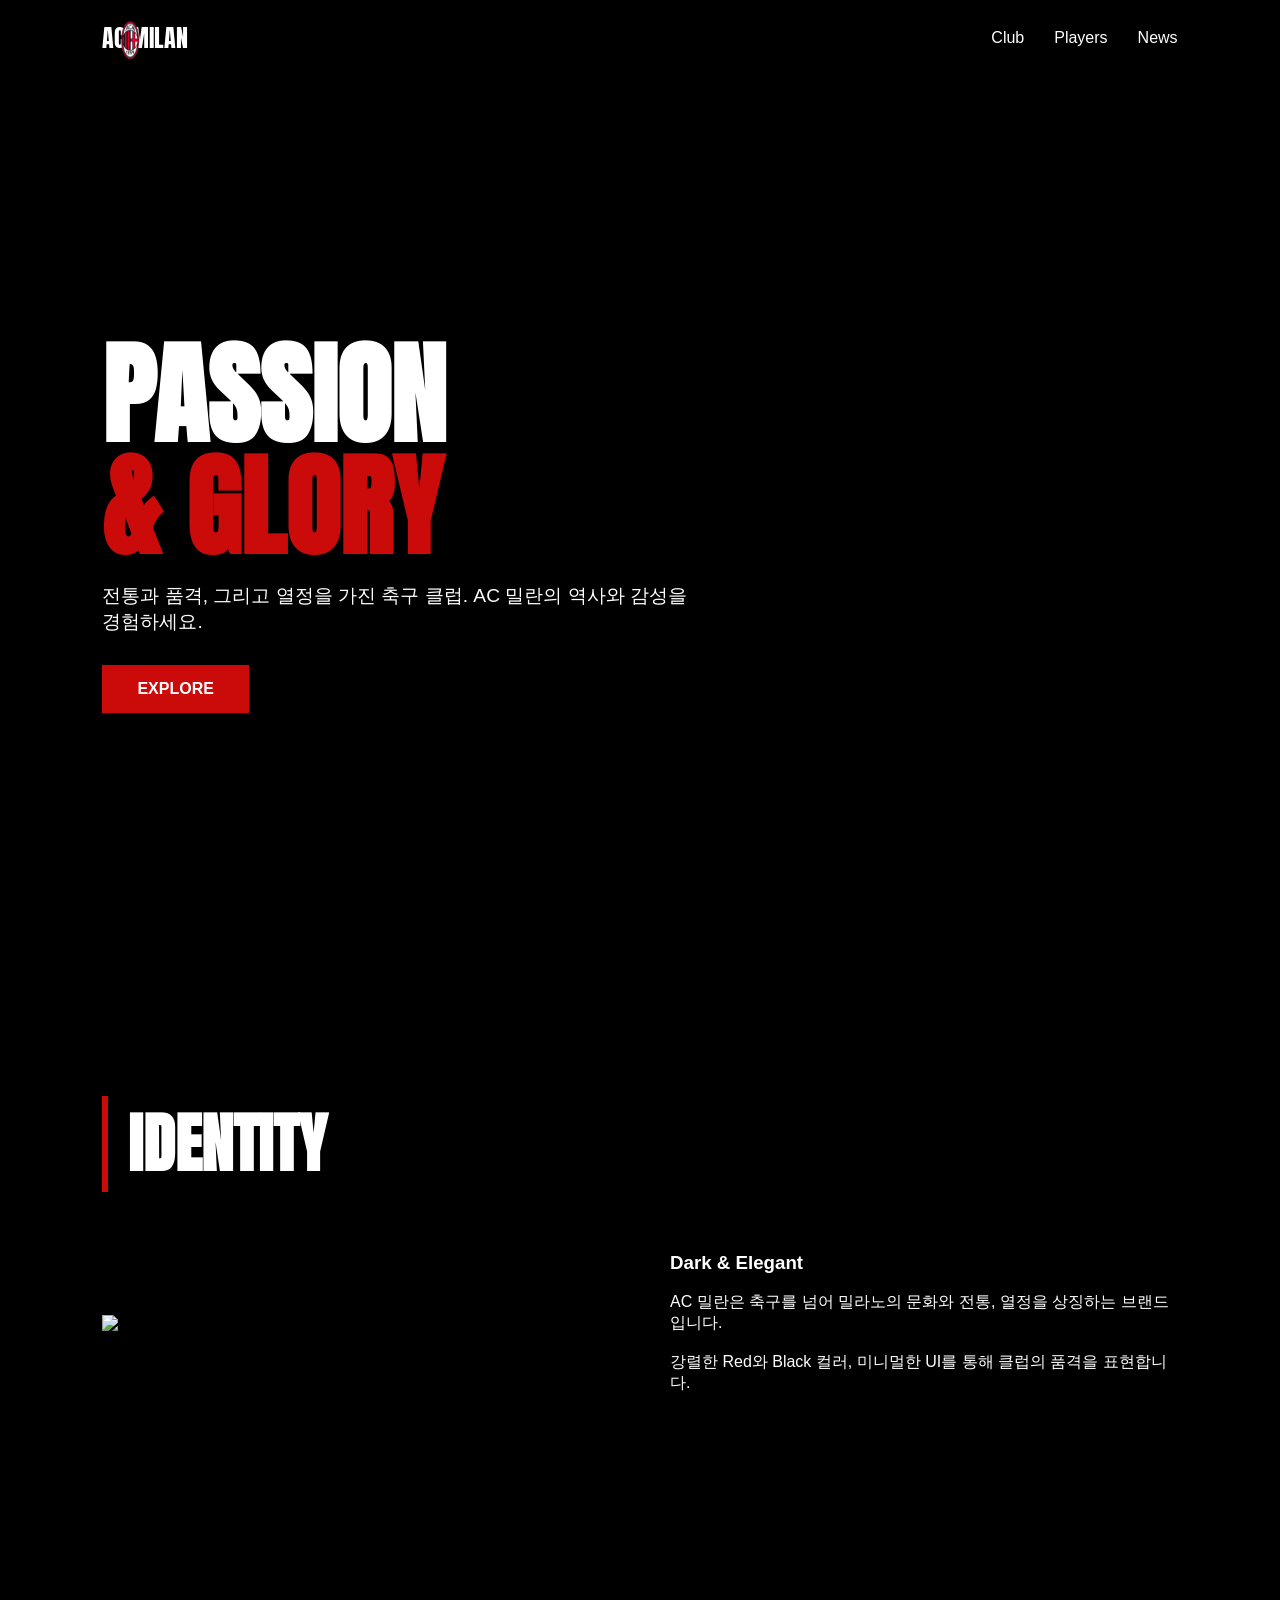
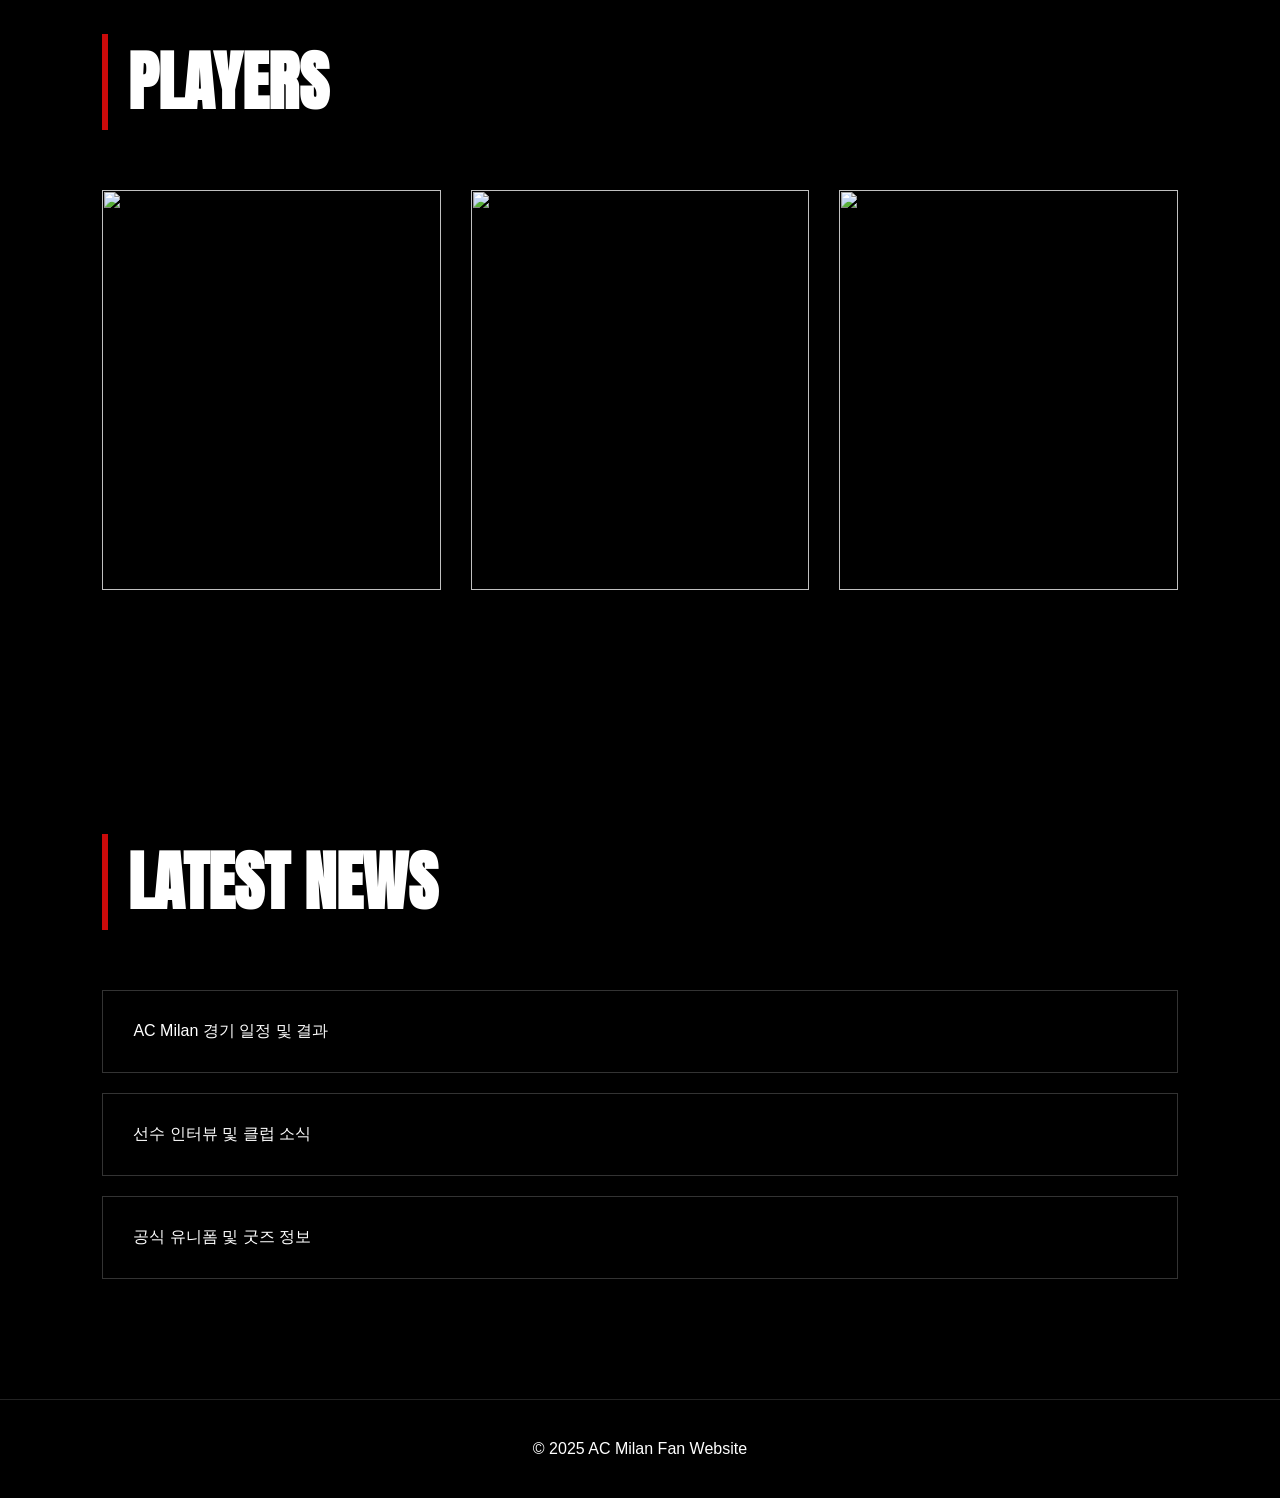
==== index.html @ 4d46d5e0 "파일명 수정(main -> index)" ====
<!DOCTYPE html>
<html lang="ko">
<head>
<meta charset="UTF-8">
<meta name="viewport" content="width=device-width, initial-scale=1.0">
<title>AC Milan</title>

<link href="https://fonts.googleapis.com/css2?family=Anton&family=Pretendard:wght@300;400;500;600;700&display=swap" rel="stylesheet">

<style>
*{
    margin:0;
    padding:0;
    box-sizing:border-box;
}

body{
    background:#000;
    color:#fff;
    font-family:'Pretendard', sans-serif;
}

:root{
    --red:#CB0A0A;
    --black:#000000;
    --white:#ffffff;
}

header{
    position:fixed;
    position:relative;
    top: 0;
    width:100%;
    padding:20px 8%;
    display:flex;
    justify-content:space-between;
    align-items:center;
    background:rgba(0,0,0,.6);
    backdrop-filter:blur(10px);
    z-index:1000;
}


/* 
.logo{
    left:180px;
    position:absolute;
    font-family:'Anton', sans-serif;
    color:var(--red);
    font-size:2rem;
    letter-spacing:2px;
} */
.logo { 
    position: relative;
    font-family: 'Anton', sans-serif;
    font-size: 1.5rem;
}
.logoimage{
    position:absolute;
    top:5px;
    left:95px;
    border-radius:50%;
}

nav ul{
    display:flex;
    gap:30px;
    list-style:none;
}

nav a{
    text-decoration:none;
    color:white;
    transition:.3s;
}

nav a:hover{
    color:var(--red);
}

.hero{
    height:100vh;
    background:
    linear-gradient(rgba(0,0,0,.5), rgba(0,0,0,.7)),
    url("https://images.unsplash.com/photo-1574629810360-7efbbe195018?w=1600");
    background-size:cover;
    background-position:center;
    display:flex;
    align-items:center;
    padding:0 8%;
}

.hero-content h1{
    font-family:'Anton', sans-serif;
    font-size:7rem;
    line-height:1;
    color:white;
}

.hero-content span{
    color:var(--red);
}

.hero-content p{
    margin-top:20px;
    font-size:1.2rem;
    max-width:600px;
}

.btn{
    display:inline-block;
    margin-top:30px;
    padding:15px 35px;
    background:var(--red);
    color:white;
    text-decoration:none;
    font-weight:600;
}

.section{
    padding:120px 8%;
}

.section-title{
    font-family:'Anton', sans-serif;
    font-size:4rem;
    margin-bottom:60px;
    border-left:6px solid var(--red);
    padding-left:20px;
}

.about{
    display:grid;
    grid-template-columns:1fr 1fr;
    gap:60px;
    align-items:center;
}

.about img{
    width:100%;
}

.players{
    display:grid;
    grid-template-columns:repeat(auto-fit,minmax(250px,1fr));
    gap:30px;
}

.card{
    position:relative;
    overflow:hidden;
    cursor:pointer;
}

.card img{
    width:100%;
    height:400px;
    object-fit:cover;
    transition:.5s;
}

.card:hover img{
    transform:scale(1.1);
}

.overlay{
    position:absolute;
    inset:0;
    background:rgba(203,10,10,.9);
    display:flex;
    flex-direction:column;
    justify-content:center;
    align-items:center;
    opacity:0;
    transition:.4s;
}

.card:hover .overlay{
    opacity:1;
}

.overlay h3{
    font-size:2rem;
    margin-bottom:10px;
}

.news{
    display:grid;
    gap:20px;
}

.news-item{
    border:1px solid #333;
    padding:30px;
    transition:.3s;
}

.news-item:hover{
    border-color:var(--red);
}

footer{
    text-align:center;
    padding:40px;
    border-top:1px solid #222;
}

@media(max-width:768px){

.hero-content h1{
    font-size:4rem;
}

.about{
    grid-template-columns:1fr;
}

.section-title{
    font-size:2.5rem;
}

}
</style>
</head>

<body>

<header>
    <div class="logo">AC MILAN</div> <img class=logoimage src="logo22.webp" width="70px" height="70px">
    
    <nav>
        <ul>
            <li class="active"><a href="#about">Club</a></li>
            <li class="active"><a href="#players">Players</a></li>
            <li class="active"><a href="#news">News</a></li>
        </ul>
    </nav>
</header>

<section class="hero">
    <div class="hero-content">
        <h1>PASSION<br><span>& GLORY</span></h1>

        <p>
            전통과 품격, 그리고 열정을 가진 축구 클럽.
            AC 밀란의 역사와 감성을 경험하세요.
        </p>

        <a href="#about" class="btn">EXPLORE</a>
    </div>
</section>

<section class="section" id="about">

    <h2 class="section-title">IDENTITY</h2>

    <div class="about">
        <img src="https://upload.wikimedia.org/wikipedia/commons/d/d0/Logo_of_AC_Milan.svg">

        <div>
            <h3>Dark & Elegant</h3>
            <br>
            <p>
                AC 밀란은 축구를 넘어 밀라노의 문화와 전통,
                열정을 상징하는 브랜드입니다.
            </p>

            <br>

            <p>
                강렬한 Red와 Black 컬러,
                미니멀한 UI를 통해 클럽의 품격을 표현합니다.
            </p>
        </div>
    </div>

</section>

<section class="section" id="players">

    <h2 class="section-title">PLAYERS</h2>

    <div class="players">

        <div class="card">
            <img src="https://picsum.photos/500/700?1">
            <div class="overlay">
                <h3>PLAYER</h3>
                <p>Forward</p>
            </div>
        </div>

        <div class="card">
            <img src="https://picsum.photos/500/700?2">
            <div class="overlay">
                <h3>PLAYER</h3>
                <p>Midfielder</p>
            </div>
        </div>

        <div class="card">
            <img src="https://picsum.photos/500/700?3">
            <div class="overlay">
                <h3>PLAYER</h3>
                <p>Defender</p>
            </div>
        </div>

    </div>

</section>

<section class="section" id="news">

    <h2 class="section-title">LATEST NEWS</h2>

    <div class="news">

        <div class="news-item">
            AC Milan 경기 일정 및 결과
        </div>

        <div class="news-item">
            선수 인터뷰 및 클럽 소식
        </div>

        <div class="news-item">
            공식 유니폼 및 굿즈 정보
        </div>

    </div>

</section>

<footer>
    © 2025 AC Milan Fan Website
</footer>

</body>
</html>
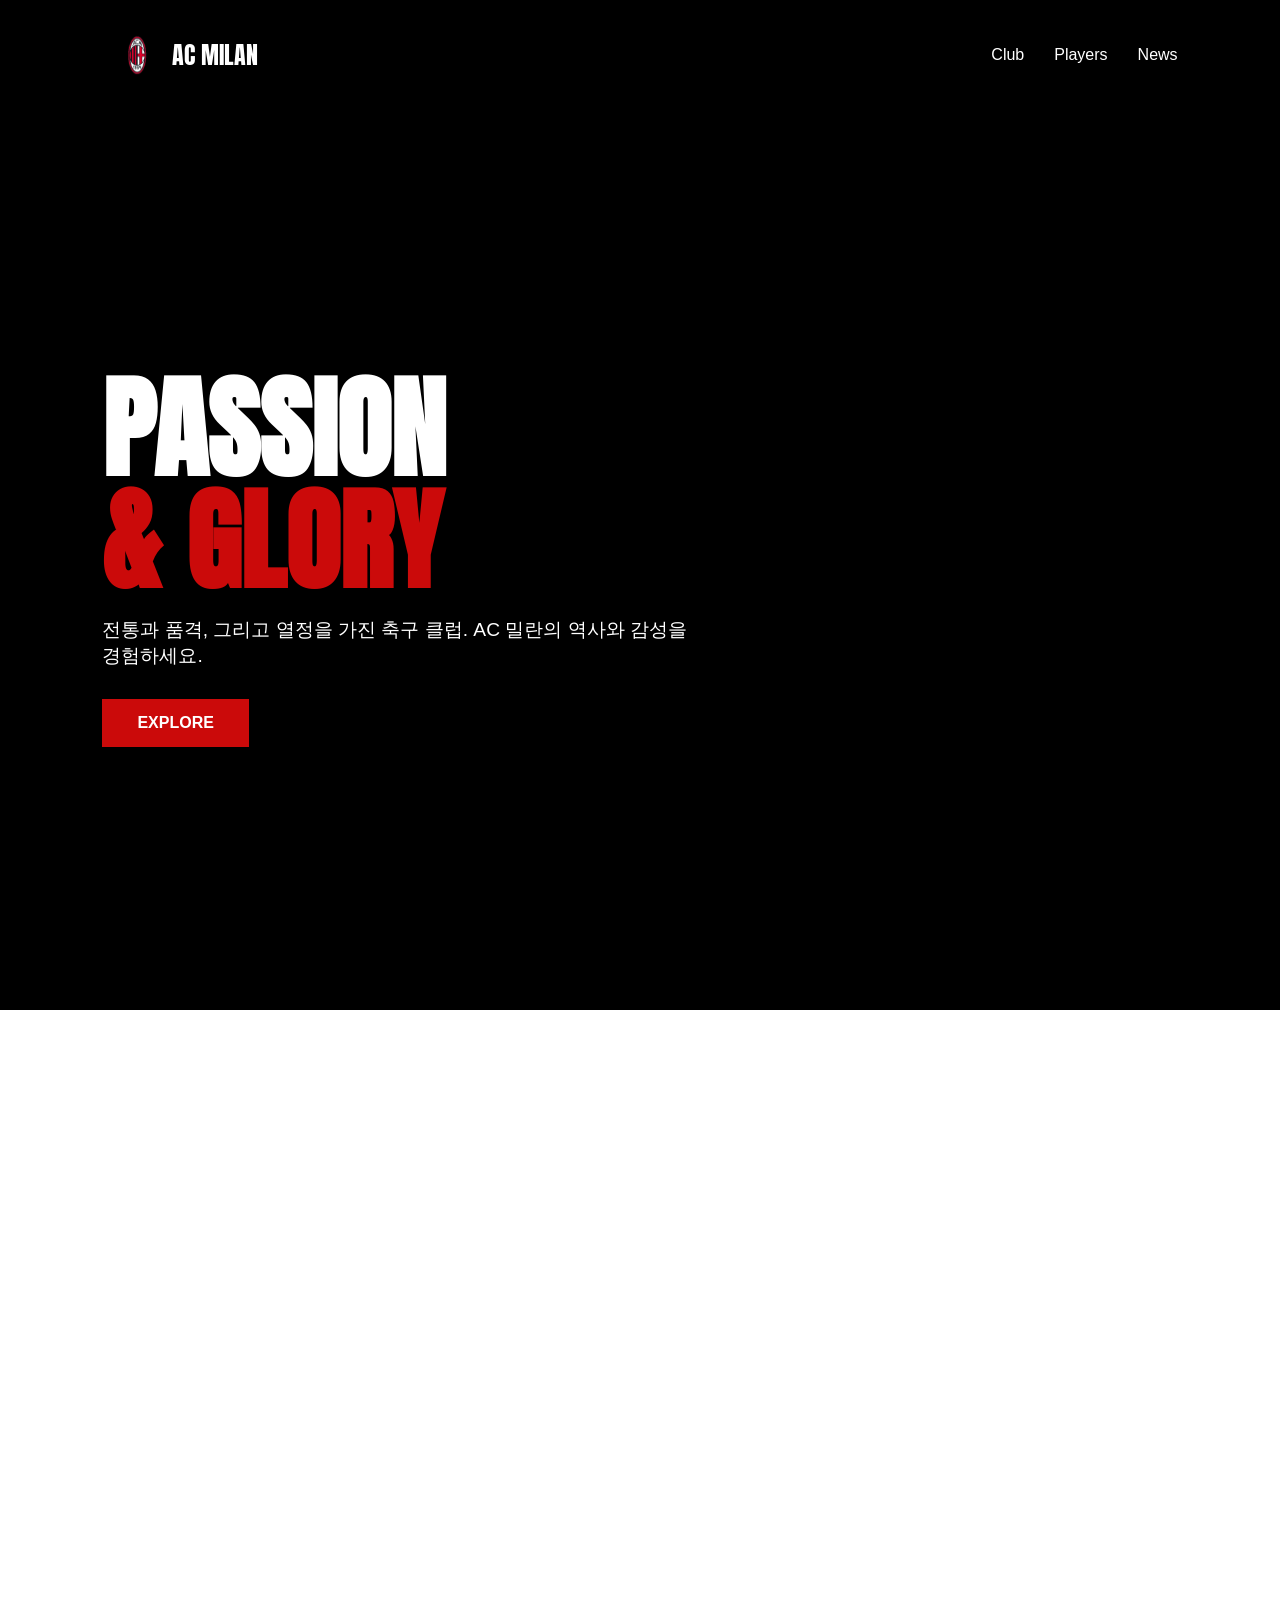
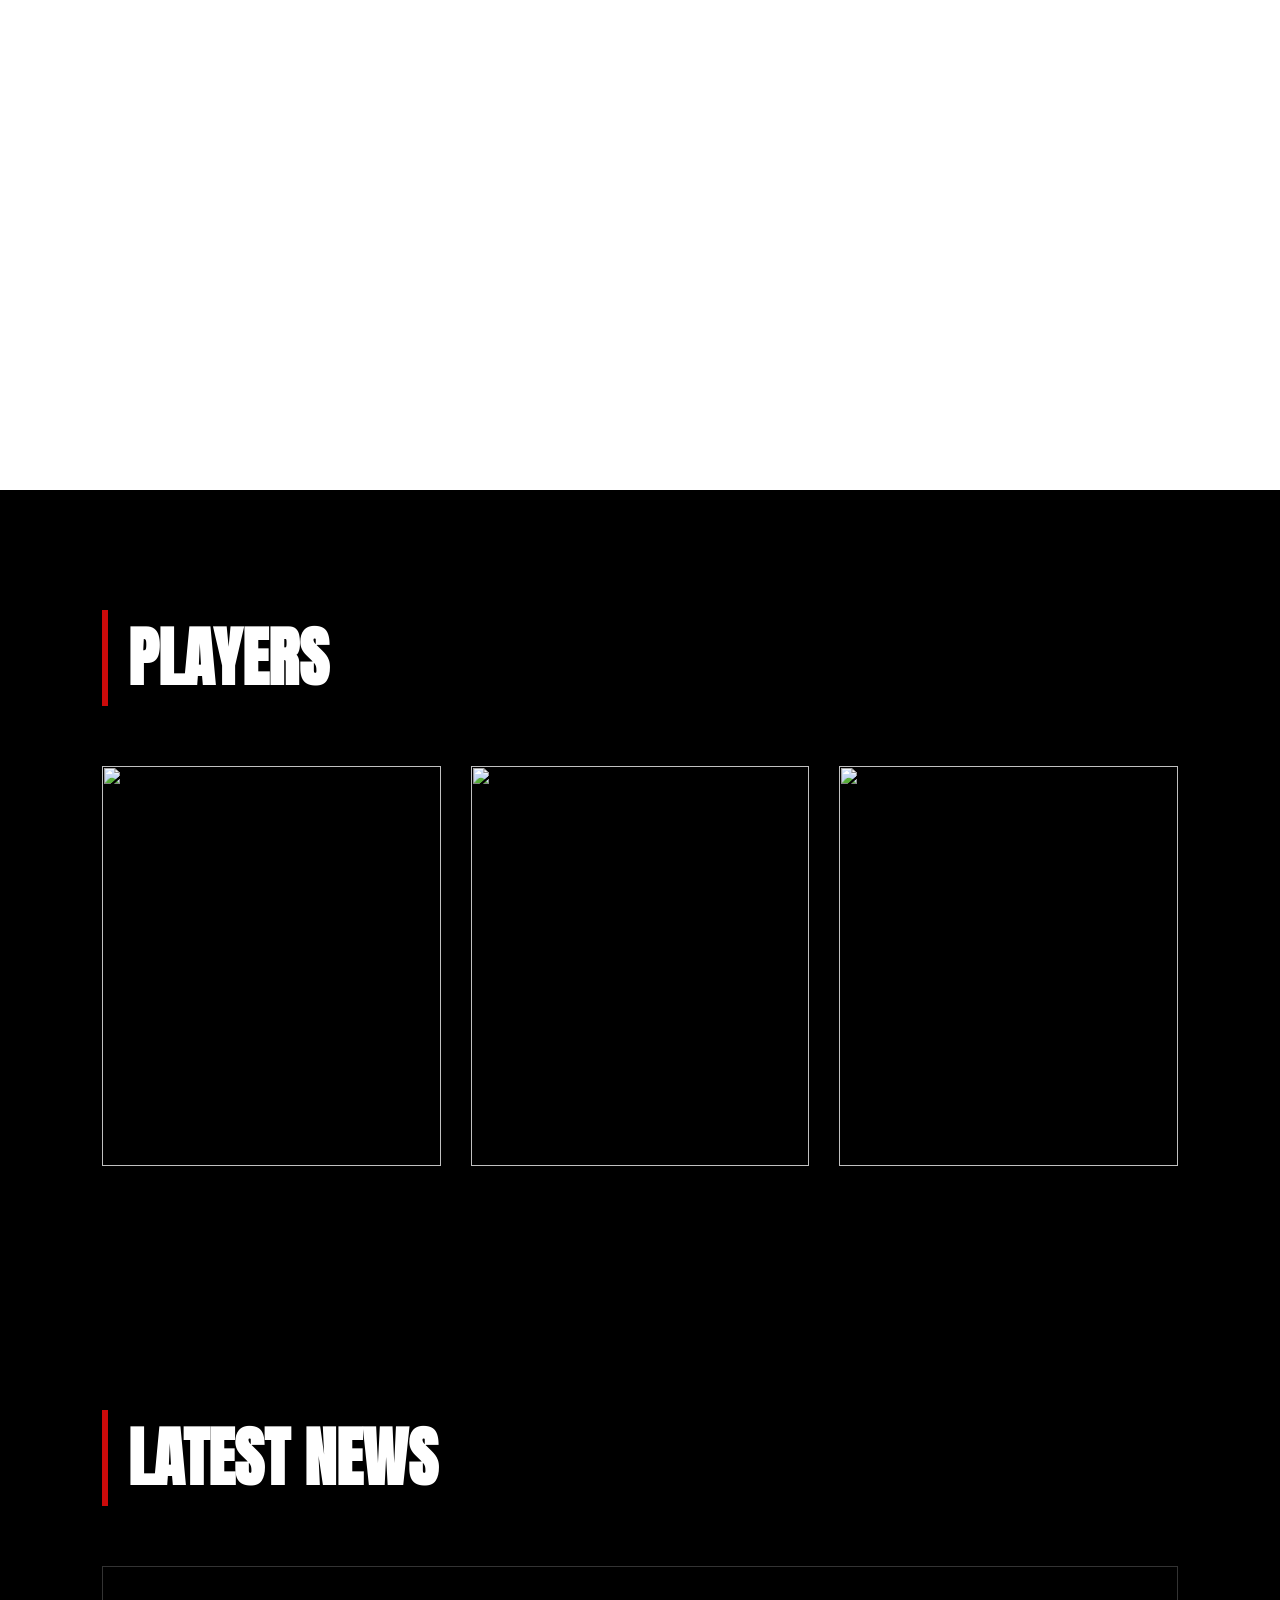
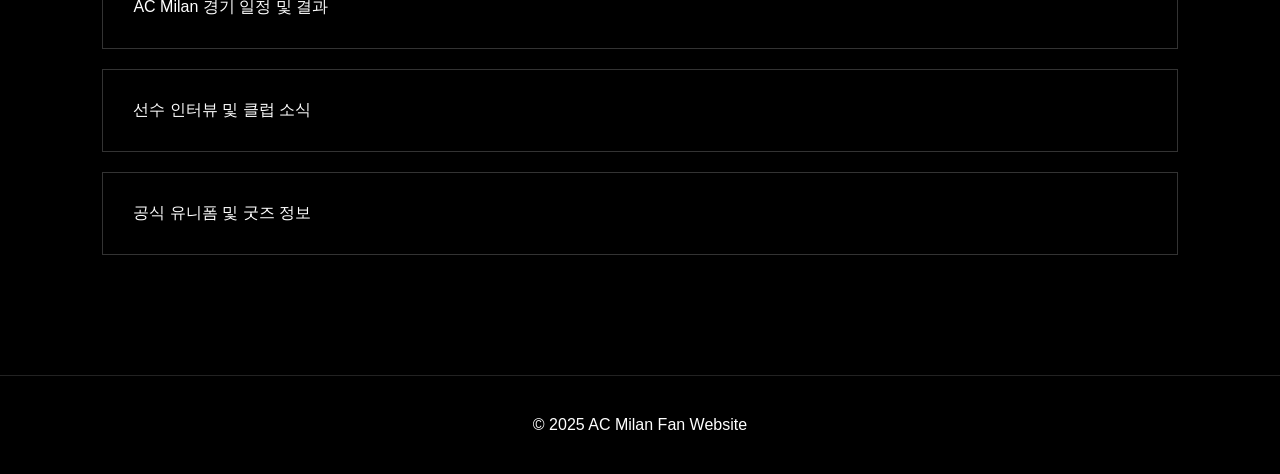
==== commit 1264b89d: "수정" ====
--- a/index.html
+++ b/index.html
@@ -6,228 +6,18 @@
 <title>AC Milan</title>
 
 <link href="https://fonts.googleapis.com/css2?family=Anton&family=Pretendard:wght@300;400;500;600;700&display=swap" rel="stylesheet">
+<link rel="stylesheet" href="../css/style.css">
 
-<style>
-*{
-    margin:0;
-    padding:0;
-    box-sizing:border-box;
-}
-
-body{
-    background:#000;
-    color:#fff;
-    font-family:'Pretendard', sans-serif;
-}
-
-:root{
-    --red:#CB0A0A;
-    --black:#000000;
-    --white:#ffffff;
-}
-
-header{
-    position:fixed;
-    position:relative;
-    top: 0;
-    width:100%;
-    padding:20px 8%;
-    display:flex;
-    justify-content:space-between;
-    align-items:center;
-    background:rgba(0,0,0,.6);
-    backdrop-filter:blur(10px);
-    z-index:1000;
-}
-
-
-/* 
-.logo{
-    left:180px;
-    position:absolute;
-    font-family:'Anton', sans-serif;
-    color:var(--red);
-    font-size:2rem;
-    letter-spacing:2px;
-} */
-.logo { 
-    position: relative;
-    font-family: 'Anton', sans-serif;
-    font-size: 1.5rem;
-}
-.logoimage{
-    position:absolute;
-    top:5px;
-    left:95px;
-    border-radius:50%;
-}
-
-nav ul{
-    display:flex;
-    gap:30px;
-    list-style:none;
-}
-
-nav a{
-    text-decoration:none;
-    color:white;
-    transition:.3s;
-}
-
-nav a:hover{
-    color:var(--red);
-}
-
-.hero{
-    height:100vh;
-    background:
-    linear-gradient(rgba(0,0,0,.5), rgba(0,0,0,.7)),
-    url("https://images.unsplash.com/photo-1574629810360-7efbbe195018?w=1600");
-    background-size:cover;
-    background-position:center;
-    display:flex;
-    align-items:center;
-    padding:0 8%;
-}
-
-.hero-content h1{
-    font-family:'Anton', sans-serif;
-    font-size:7rem;
-    line-height:1;
-    color:white;
-}
-
-.hero-content span{
-    color:var(--red);
-}
-
-.hero-content p{
-    margin-top:20px;
-    font-size:1.2rem;
-    max-width:600px;
-}
-
-.btn{
-    display:inline-block;
-    margin-top:30px;
-    padding:15px 35px;
-    background:var(--red);
-    color:white;
-    text-decoration:none;
-    font-weight:600;
-}
-
-.section{
-    padding:120px 8%;
-}
-
-.section-title{
-    font-family:'Anton', sans-serif;
-    font-size:4rem;
-    margin-bottom:60px;
-    border-left:6px solid var(--red);
-    padding-left:20px;
-}
-
-.about{
-    display:grid;
-    grid-template-columns:1fr 1fr;
-    gap:60px;
-    align-items:center;
-}
-
-.about img{
-    width:100%;
-}
-
-.players{
-    display:grid;
-    grid-template-columns:repeat(auto-fit,minmax(250px,1fr));
-    gap:30px;
-}
-
-.card{
-    position:relative;
-    overflow:hidden;
-    cursor:pointer;
-}
-
-.card img{
-    width:100%;
-    height:400px;
-    object-fit:cover;
-    transition:.5s;
-}
-
-.card:hover img{
-    transform:scale(1.1);
-}
-
-.overlay{
-    position:absolute;
-    inset:0;
-    background:rgba(203,10,10,.9);
-    display:flex;
-    flex-direction:column;
-    justify-content:center;
-    align-items:center;
-    opacity:0;
-    transition:.4s;
-}
-
-.card:hover .overlay{
-    opacity:1;
-}
-
-.overlay h3{
-    font-size:2rem;
-    margin-bottom:10px;
-}
-
-.news{
-    display:grid;
-    gap:20px;
-}
-
-.news-item{
-    border:1px solid #333;
-    padding:30px;
-    transition:.3s;
-}
-
-.news-item:hover{
-    border-color:var(--red);
-}
-
-footer{
-    text-align:center;
-    padding:40px;
-    border-top:1px solid #222;
-}
-
-@media(max-width:768px){
-
-.hero-content h1{
-    font-size:4rem;
-}
-
-.about{
-    grid-template-columns:1fr;
-}
-
-.section-title{
-    font-size:2.5rem;
-}
-
-}
-</style>
 </head>
 
 <body>
 
 <header>
-    <div class="logo">AC MILAN</div> <img class=logoimage src="logo22.webp" width="70px" height="70px">
-    
+    <div class="logo-wrap">
+        <img src="../images/logo22.webp" alt="AC Milan Logo" width="70px" height="70px">
+        <div class="logo">AC MILAN</div> 
+    </div>
+
     <nav>
         <ul>
             <li class="active"><a href="#about">Club</a></li>
@@ -250,31 +40,12 @@
     </div>
 </section>
 
-<section class="section" id="about">
 
-    <h2 class="section-title">IDENTITY</h2>
-
-    <div class="about">
-        <img src="https://upload.wikimedia.org/wikipedia/commons/d/d0/Logo_of_AC_Milan.svg">
-
-        <div>
-            <h3>Dark & Elegant</h3>
-            <br>
-            <p>
-                AC 밀란은 축구를 넘어 밀라노의 문화와 전통,
-                열정을 상징하는 브랜드입니다.
-            </p>
-
-            <br>
-
-            <p>
-                강렬한 Red와 Black 컬러,
-                미니멀한 UI를 통해 클럽의 품격을 표현합니다.
-            </p>
-        </div>
+    <div class="play">
+        
     </div>
 
-</section>
+
 
 <section class="section" id="players">
 
--- a/css/style.css
+++ b/css/style.css
@@ -0,0 +1,222 @@
+
+*{
+    margin:0;
+    padding:0;
+    box-sizing:border-box;
+}
+
+body{
+    background:#000;
+    color:#fff;
+    font-family:'Pretendard', sans-serif;
+}
+
+:root{
+    --red:#CB0A0A;
+    --black:#000000;
+    --white:#ffffff;
+}
+
+header{
+    position:fixed;
+    position:relative;
+    top: 0;
+    width:100%;
+    padding:20px 8%;
+    display:flex;
+    justify-content:space-between;
+    align-items:center;
+    background:rgba(0,0,0,.6);
+    backdrop-filter:blur(10px);
+    z-index:1000;
+}
+
+.play{
+    width:100%;
+    height:1080px;
+    background:#fff;
+}
+/* 
+.logo{
+    left:180px;
+    position:absolute;
+    font-family:'Anton', sans-serif;
+    color:var(--red);
+    font-size:2rem;
+    letter-spacing:2px;
+} */
+.logo-wrap {
+    display: flex;
+    align-items: center;
+     /* Adjust the gap as needed */
+    
+}
+.logo { 
+    position: relative;
+    font-family: 'Anton', sans-serif;
+    font-size: 1.5rem;
+}
+.logoimage{
+    display: flex;
+  
+  
+}
+
+nav ul{
+    display:flex;
+    gap:30px;
+    list-style:none;
+}
+
+nav a{
+    text-decoration:none;
+    color:white;
+    transition:.3s;
+}
+
+nav a:hover{
+    color:var(--red);
+}
+
+.hero{
+    height:100vh;
+    background:
+    linear-gradient(rgba(0,0,0,.5), rgba(0,0,0,.7)),
+    url("https://images.unsplash.com/photo-1574629810360-7efbbe195018?w=1600");
+    background-size:cover;
+    background-position:center;
+    display:flex;
+    align-items:center;
+    padding:0 8%;
+}
+
+.hero-content h1{
+    font-family:'Anton', sans-serif;
+    font-size:7rem;
+    line-height:1;
+    color:white;
+}
+
+.hero-content span{
+    color:var(--red);
+}
+
+.hero-content p{
+    margin-top:20px;
+    font-size:1.2rem;
+    max-width:600px;
+}
+
+.btn{
+    display:inline-block;
+    margin-top:30px;
+    padding:15px 35px;
+    background:var(--red);
+    color:white;
+    text-decoration:none;
+    font-weight:600;
+}
+
+.section{
+    padding:120px 8%;
+}
+
+.section-title{
+    font-family:'Anton', sans-serif;
+    font-size:4rem;
+    margin-bottom:60px;
+    border-left:6px solid var(--red);
+    padding-left:20px;
+}
+
+.about{
+    display:grid;
+    grid-template-columns:1fr 1fr;
+    gap:60px;
+    align-items:center;
+}
+
+.about img{
+    width:100%;
+}
+
+.players{
+    display:grid;
+    grid-template-columns:repeat(auto-fit,minmax(250px,1fr));
+    gap:30px;
+}
+
+.card{
+    position:relative;
+    overflow:hidden;
+    cursor:pointer;
+}
+
+.card img{
+    width:100%;
+    height:400px;
+    object-fit:cover;
+    transition:.5s;
+}
+
+.card:hover img{
+    transform:scale(1.1);
+}
+
+.overlay{
+    position:absolute;
+    inset:0;
+    background:rgba(203,10,10,.9);
+    display:flex;
+    flex-direction:column;
+    justify-content:center;
+    align-items:center;
+    opacity:0;
+    transition:.4s;
+}
+
+.card:hover .overlay{
+    opacity:1;
+}
+
+.overlay h3{
+    font-size:2rem;
+    margin-bottom:10px;
+}
+
+.news{
+    display:grid;
+    gap:20px;
+}
+
+.news-item{
+    border:1px solid #333;
+    padding:30px;
+    transition:.3s;
+}
+
+.news-item:hover{
+    border-color:var(--red);
+}
+
+footer{
+    text-align:center;
+    padding:40px;
+    border-top:1px solid #222;
+}
+
+@media(max-width:768px){
+
+.hero-content h1{
+    font-size:4rem;
+}
+
+.about{
+    grid-template-columns:1fr;
+}
+
+.section-title{
+    font-size:2.5rem;
+}
+
+}
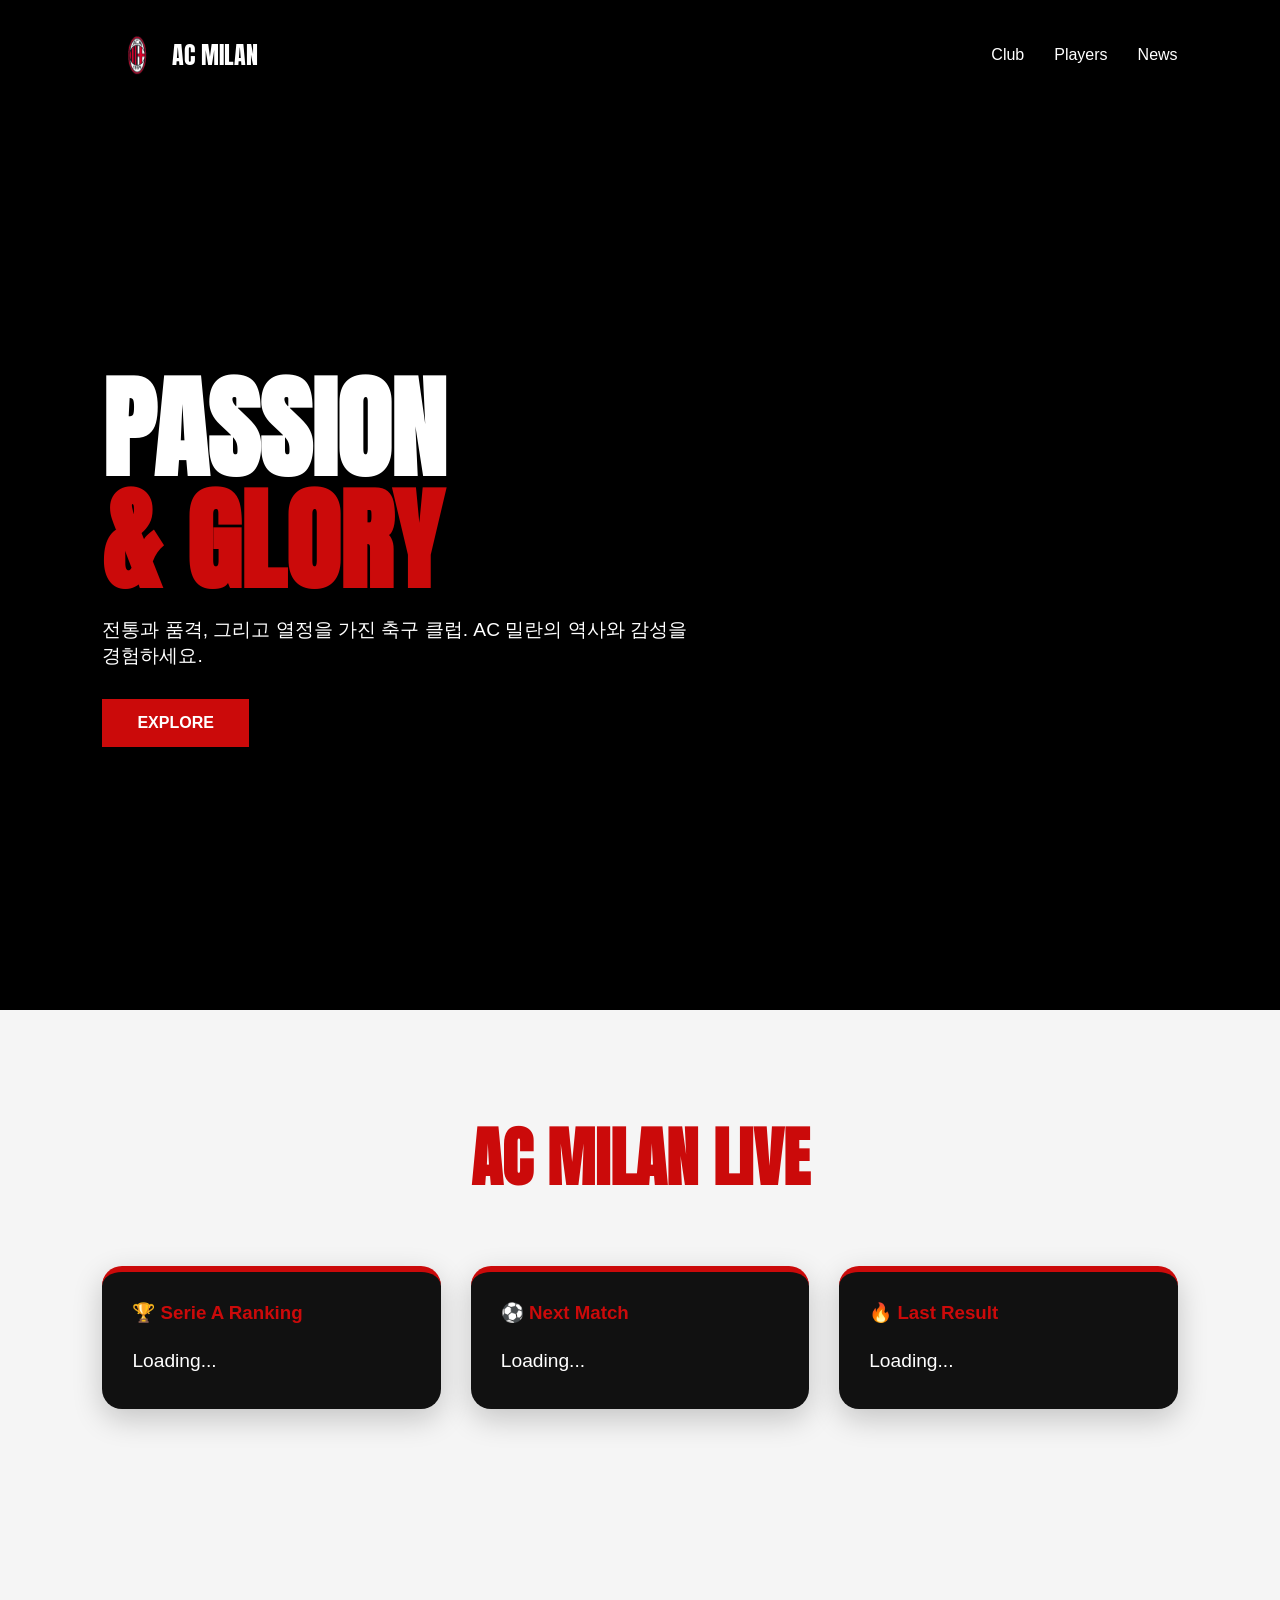
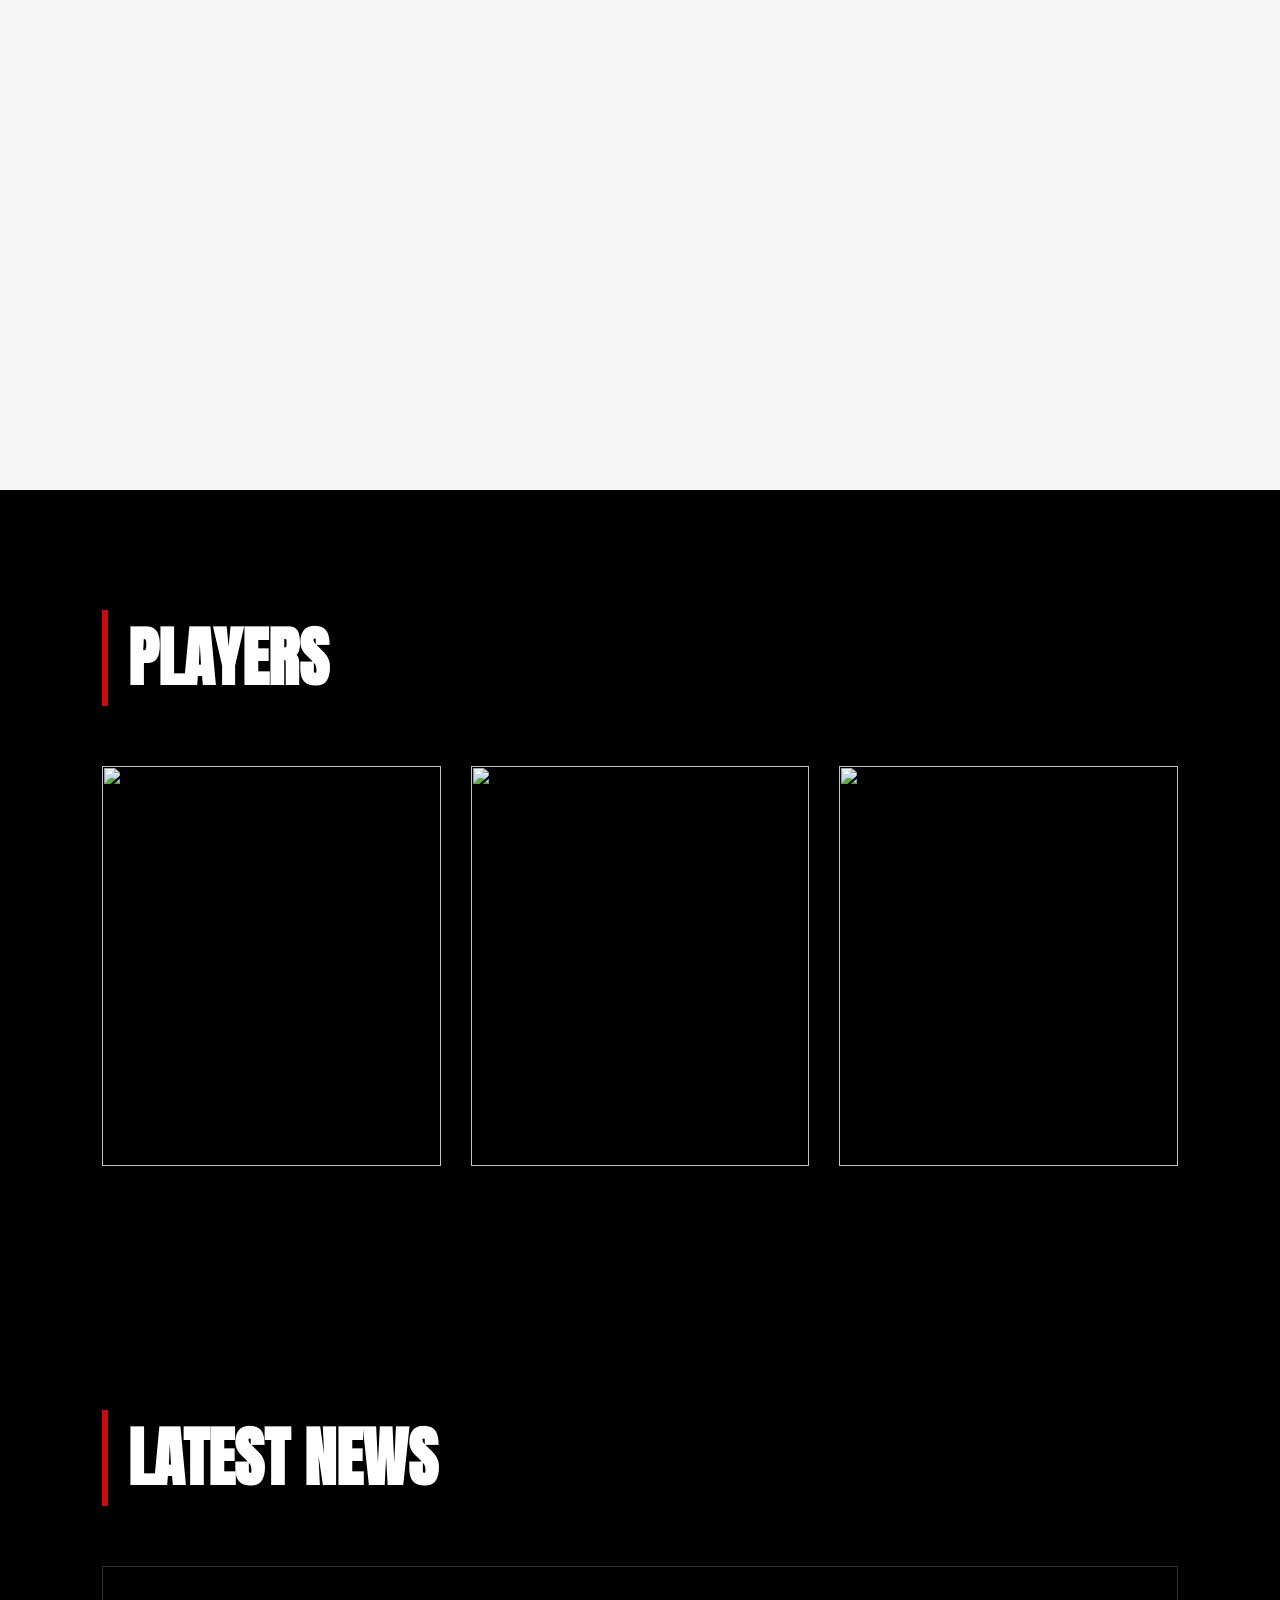
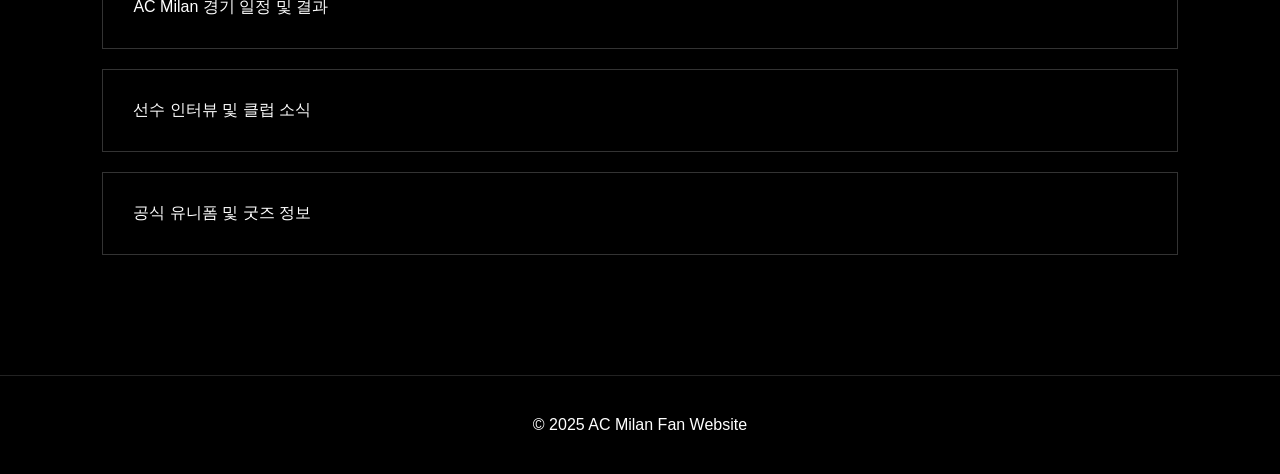
==== commit f1c98a51: "경기 및 순위 정보 추가" ====
--- a/index.html
+++ b/index.html
@@ -7,7 +7,7 @@
 
 <link href="https://fonts.googleapis.com/css2?family=Anton&family=Pretendard:wght@300;400;500;600;700&display=swap" rel="stylesheet">
 <link rel="stylesheet" href="../css/style.css">
-
+<script src="js/script.js"></script>
 </head>
 
 <body>
@@ -42,9 +42,33 @@
 
 
     <div class="play">
-        
+
+    <div class="dashboard">
+
+        <h2>AC MILAN LIVE</h2>
+
+        <div class="live-grid">
+
+            <div class="live-box">
+                <h3>🏆 Serie A Ranking</h3>
+                <div id="ranking">Loading...</div>
+            </div>
+
+            <div class="live-box">
+                <h3>⚽ Next Match</h3>
+                <div id="nextMatch">Loading...</div>
+            </div>
+
+            <div class="live-box">
+                <h3>🔥 Last Result</h3>
+                <div id="recentMatch">Loading...</div>
+            </div>
+
+        </div>
+
     </div>
 
+</div>
 
 
 <section class="section" id="players">
@@ -106,6 +130,6 @@
 <footer>
     © 2025 AC Milan Fan Website
 </footer>
-
+<script src="../js/script.js"></script>
 </body>
 </html>
--- a/css/style.css
+++ b/css/style.css
@@ -58,8 +58,63 @@
 }
 .logoimage{
     display: flex;
+}    
   
-  
+.play{
+    width:100%;
+    min-height:800px;
+    background:#f5f5f5;
+    padding:100px 8%;
+}
+
+.dashboard{
+    max-width:1200px;
+    margin:auto;
+}
+
+.dashboard h2{
+    text-align:center;
+    font-family:'Anton',sans-serif;
+    font-size:4rem;
+    color:#CB0A0A;
+    margin-bottom:60px;
+}
+
+.live-grid{
+    display:grid;
+    grid-template-columns:repeat(3,1fr);
+    gap:30px;
+}
+
+.live-box{
+    background:#111;
+    color:white;
+    padding:30px;
+    border-radius:20px;
+    border-top:6px solid #CB0A0A;
+    box-shadow:0 10px 30px rgba(0,0,0,.2);
+}
+
+.live-box h3{
+    color:#CB0A0A;
+    margin-bottom:20px;
+}
+
+#ranking,
+#nextMatch,
+#recentMatch{
+    font-size:1.2rem;
+    line-height:1.8;
+}
+
+@media(max-width:900px){
+    .live-grid{
+        grid-template-columns:1fr;
+    }
+
+    .dashboard h2{
+        font-size:2.5rem;
+    }
 }
 
 nav ul{
